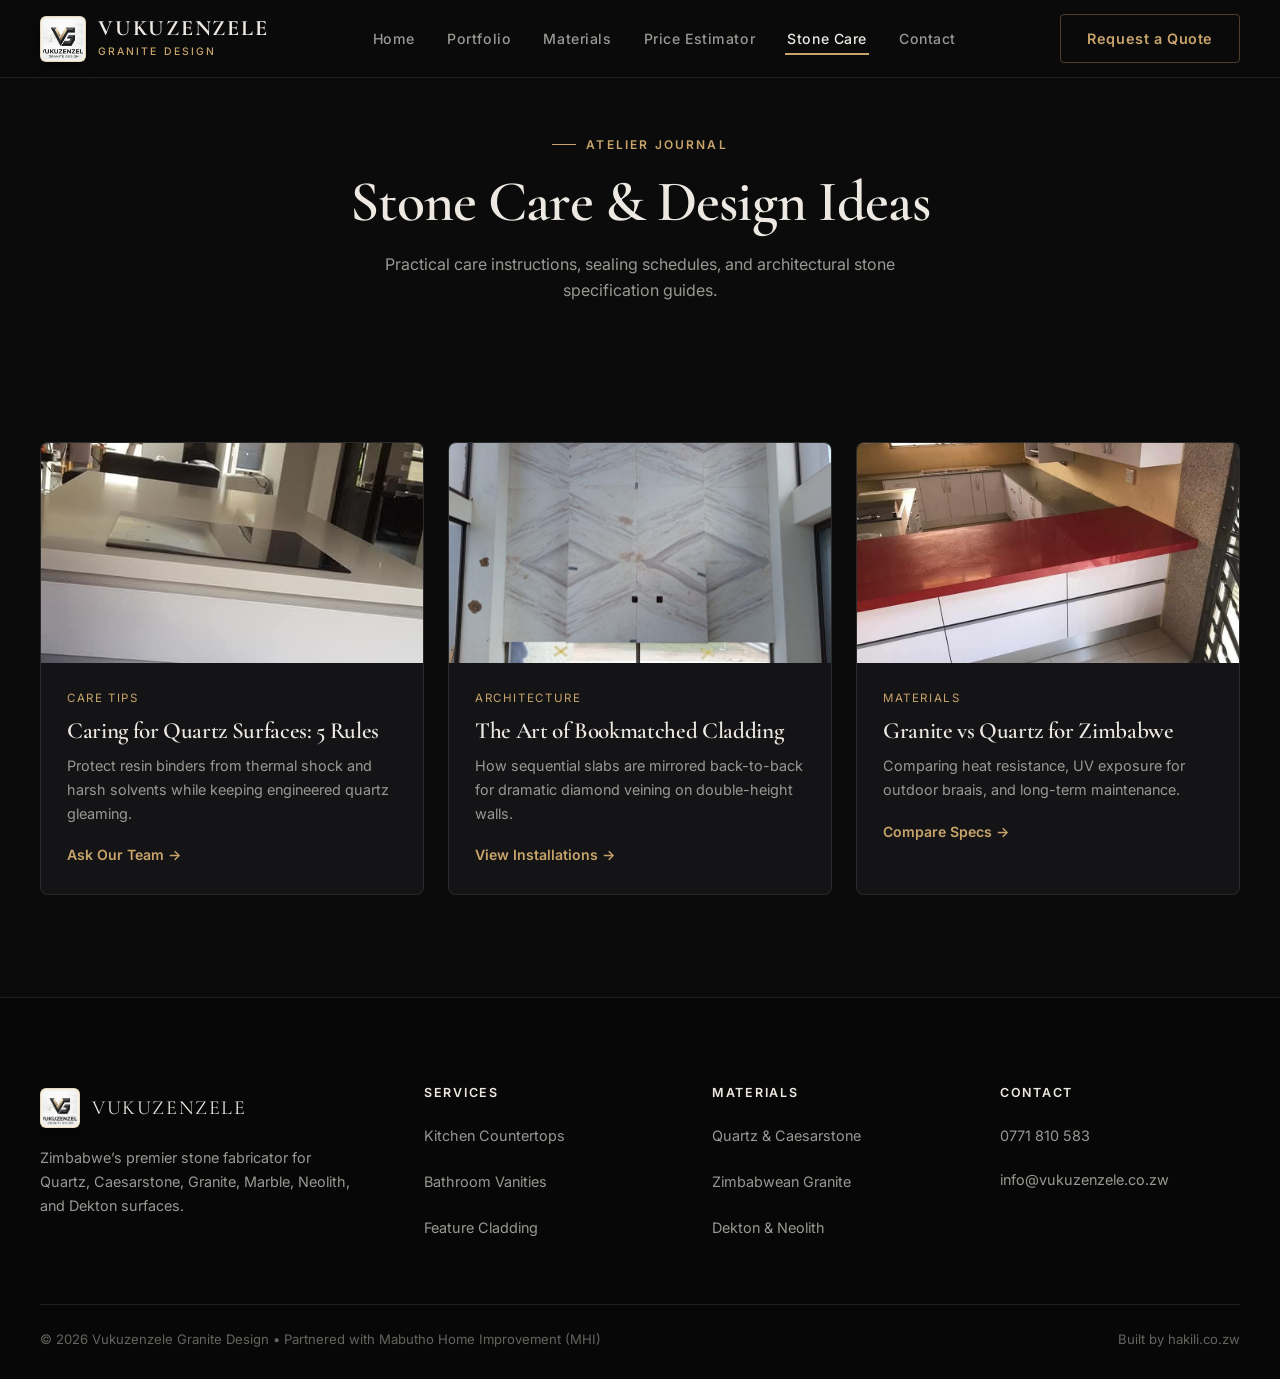
==== blog.html @ e6803b10 "feat: deploy redesigned architectural stone site with Apple HIG chat widget" ====
<!DOCTYPE html>
<html lang="en">
<head>
  <meta charset="UTF-8">
  <meta name="viewport" content="width=device-width, initial-scale=1.0, viewport-fit=cover">
  <title>Stone Care &amp; Guides | Vukuzenzele Granite Design</title>
  <meta name="description" content="Stone maintenance guides, bookmatching design advice, and Granite vs Quartz comparisons from Vukuzenzele Granite Design.">
  <link rel="icon" type="image/png" href="assets/images/icon_vg.png">
  <link rel="stylesheet" href="assets/css/style.css">
  <link rel="stylesheet" href="https://cdnjs.cloudflare.com/ajax/libs/font-awesome/6.4.0/css/all.min.css">
</head>
<body>

  <header>
    <div class="container nav-container">
      <a href="index.html" class="logo-wrapper" aria-label="Vukuzenzele Granite Design Home">
        <div class="logo-plaque"><img src="assets/images/logo_vukuzenzele.png" alt="Vukuzenzele Logo" width="46" height="46"></div>
        <div class="logo-text"><span class="brand-name">VUKUZENZELE</span><span class="brand-tagline">Granite Design</span></div>
      </a>
      <nav class="desktop-nav" aria-label="Main Navigation">
        <ul>
          <li><a href="index.html">Home</a></li>
          <li><a href="portfolio.html">Portfolio</a></li>
          <li><a href="materials.html">Materials</a></li>
          <li><a href="estimator.html">Price Estimator</a></li>
          <li><a href="blog.html" class="active">Stone Care</a></li>
          <li><a href="contact.html">Contact</a></li>
        </ul>
      </nav>
      <a href="estimator.html" class="btn btn-outline-gold d-none-mobile">Request a Quote</a>
      <button class="menu-toggle" id="mobile-menu-btn" aria-label="Open menu" aria-expanded="false" aria-controls="drawer" type="button"><span></span><span></span><span></span></button>
    </div>
  </header>

  <dialog class="Drawer" id="drawer" aria-label="Navigation menu">
    <div class="Drawer-scroller">
      <nav class="Drawer-sheet" aria-label="Mobile Navigation">
        <div class="Drawer-header">
          <span class="brand-name" style="font-family:var(--font-display); font-size:1.25rem; letter-spacing:0.08em;">VUKUZENZELE</span>
          <button class="Drawer-close" id="drawer-close" type="button" aria-label="Close menu" autofocus>&times;</button>
        </div>
        <ul class="Drawer-links">
          <li><a href="index.html">Home</a></li>
          <li><a href="portfolio.html">Portfolio</a></li>
          <li><a href="materials.html">Materials</a></li>
          <li><a href="estimator.html">Price Estimator</a></li>
          <li><a href="blog.html" class="active">Stone Care</a></li>
          <li><a href="contact.html">Contact</a></li>
        </ul>
        <div style="margin-top:auto; padding-top:24px;"><a href="estimator.html" class="btn btn-primary" style="width:100%;">Request a Quote</a></div>
      </nav>
    </div>
  </dialog>

  <main>
    <section class="section" style="padding-top:calc(var(--header-height) + env(safe-area-inset-top, 0px) + 48px); padding-bottom:36px;">
      <div class="container text-center">
        <div class="eyebrow">Atelier Journal</div>
        <h1 style="font-size:clamp(2.4rem, 4.5vw, 3.6rem); margin-bottom:16px;">Stone Care &amp; Design Ideas</h1>
        <p style="color:var(--slate-muted); max-width:600px; margin:0 auto;">Practical care instructions, sealing schedules, and architectural stone specification guides.</p>
      </div>
    </section>

    <section class="section">
      <div class="container">
        <div class="blog-grid">
          <article class="blog-card">
            <div class="blog-card-img"><img src="assets/images/media__1785265112054.jpg" alt="Quartz care" loading="lazy"></div>
            <div class="blog-card-content">
              <div class="blog-date">Care Tips</div>
              <h3 style="font-size:1.45rem; margin-bottom:10px;">Caring for Quartz Surfaces: 5 Rules</h3>
              <p style="color:var(--slate-muted); font-size:0.9rem; margin-bottom:16px;">Protect resin binders from thermal shock and harsh solvents while keeping engineered quartz gleaming.</p>
              <a href="contact.html" class="text-brass" style="font-size:0.88rem; font-weight:600;">Ask Our Team &rarr;</a>
            </div>
          </article>
          <article class="blog-card">
            <div class="blog-card-img"><img src="assets/images/media__1785265094003.jpg" alt="Bookmatching wall cladding" loading="lazy"></div>
            <div class="blog-card-content">
              <div class="blog-date">Architecture</div>
              <h3 style="font-size:1.45rem; margin-bottom:10px;">The Art of Bookmatched Cladding</h3>
              <p style="color:var(--slate-muted); font-size:0.9rem; margin-bottom:16px;">How sequential slabs are mirrored back-to-back for dramatic diamond veining on double-height walls.</p>
              <a href="portfolio.html" class="text-brass" style="font-size:0.88rem; font-weight:600;">View Installations &rarr;</a>
            </div>
          </article>
          <article class="blog-card">
            <div class="blog-card-img"><img src="assets/images/media__1785265093998.jpg" alt="Granite vs Quartz" loading="lazy"></div>
            <div class="blog-card-content">
              <div class="blog-date">Materials</div>
              <h3 style="font-size:1.45rem; margin-bottom:10px;">Granite vs Quartz for Zimbabwe</h3>
              <p style="color:var(--slate-muted); font-size:0.9rem; margin-bottom:16px;">Comparing heat resistance, UV exposure for outdoor braais, and long-term maintenance.</p>
              <a href="materials.html" class="text-brass" style="font-size:0.88rem; font-weight:600;">Compare Specs &rarr;</a>
            </div>
          </article>
        </div>
      </div>
    </section>
  </main>

  <footer>
    <div class="container">
      <div class="footer-grid">
        <div class="footer-about">
          <a href="index.html" class="logo-wrapper"><div class="logo-plaque" style="width:40px; height:40px;"><img src="assets/images/logo_vukuzenzele.png" alt="Vukuzenzele Logo" loading="lazy"></div><span class="brand-name" style="font-family:var(--font-display); font-size:1.25rem; letter-spacing:0.08em;">VUKUZENZELE</span></a>
          <p>Zimbabwe&rsquo;s premier stone fabricator for Quartz, Caesarstone, Granite, Marble, Neolith, and Dekton surfaces.</p>
        </div>
        <div class="footer-column"><h4>Services</h4><ul><li><a href="portfolio.html">Kitchen Countertops</a></li><li><a href="portfolio.html">Bathroom Vanities</a></li><li><a href="portfolio.html">Feature Cladding</a></li></ul></div>
        <div class="footer-column"><h4>Materials</h4><ul><li><a href="materials.html">Quartz &amp; Caesarstone</a></li><li><a href="materials.html">Zimbabwean Granite</a></li><li><a href="materials.html">Dekton &amp; Neolith</a></li></ul></div>
        <div class="footer-column"><h4>Contact</h4><p style="font-size:0.88rem; margin-bottom:8px;"><a href="tel:0771810583">0771 810 583</a></p><p style="font-size:0.88rem;"><a href="mailto:info@vukuzenzele.co.zw">info@vukuzenzele.co.zw</a></p></div>
      </div>
      <div class="footer-bottom">
        <p>&copy; 2026 Vukuzenzele Granite Design &bull; Partnered with Mabutho Home Improvement (MHI)</p>
        <p>Built by <a href="https://hakili.co.zw" target="_blank" rel="noopener noreferrer">hakili.co.zw</a></p>
      </div>
    </div>
  </footer>

  <script src="assets/js/main.js"></script>
  <script src="assets/js/chat-theme.js" defer></script>
  <script src="https://chat.hakili.online/widget.js" data-bot="vukuzenzele" defer></script>
</body>
</html>
---- assets/css/style.css ----
@import url('./tokens.css');
@import url('./chrome.css');
@import url('./sections.css');
@import url('./components.css');
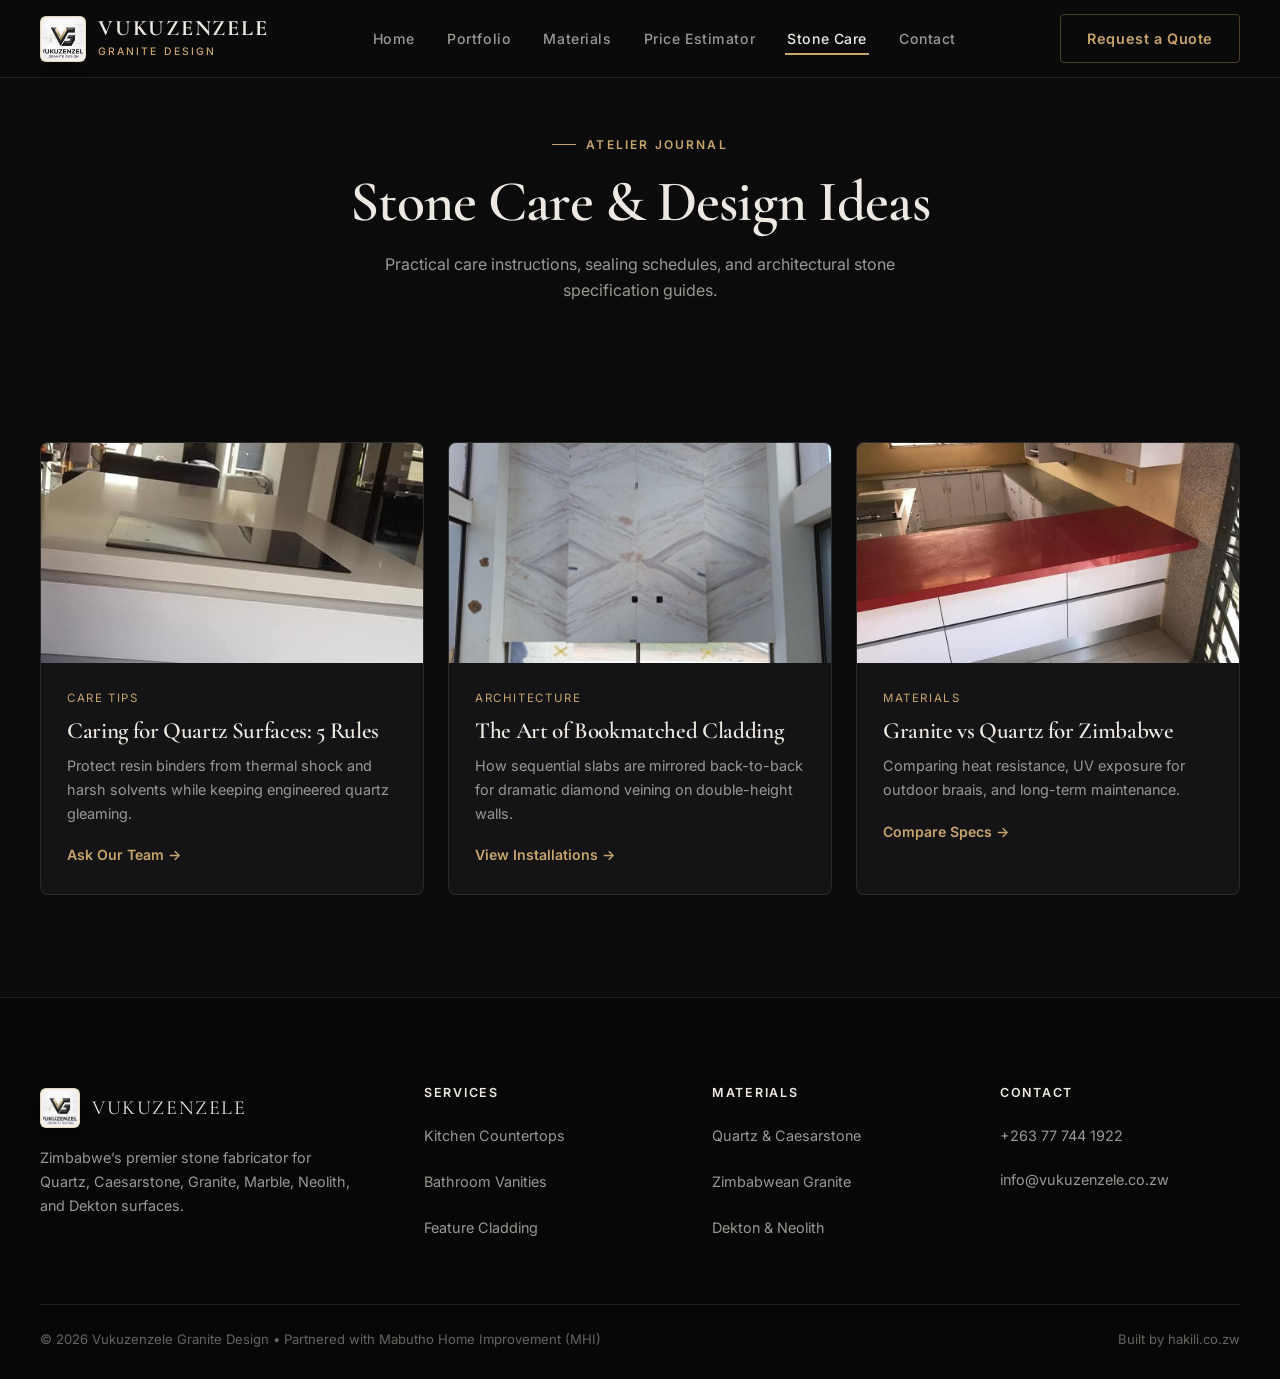
==== commit d05a600d: "fix: update all phone and WhatsApp links to +263 77 744 1922" ====
--- a/blog.html
+++ b/blog.html
@@ -105,7 +105,7 @@
         </div>
         <div class="footer-column"><h4>Services</h4><ul><li><a href="portfolio.html">Kitchen Countertops</a></li><li><a href="portfolio.html">Bathroom Vanities</a></li><li><a href="portfolio.html">Feature Cladding</a></li></ul></div>
         <div class="footer-column"><h4>Materials</h4><ul><li><a href="materials.html">Quartz &amp; Caesarstone</a></li><li><a href="materials.html">Zimbabwean Granite</a></li><li><a href="materials.html">Dekton &amp; Neolith</a></li></ul></div>
-        <div class="footer-column"><h4>Contact</h4><p style="font-size:0.88rem; margin-bottom:8px;"><a href="tel:0771810583">0771 810 583</a></p><p style="font-size:0.88rem;"><a href="mailto:info@vukuzenzele.co.zw">info@vukuzenzele.co.zw</a></p></div>
+        <div class="footer-column"><h4>Contact</h4><p style="font-size:0.88rem; margin-bottom:8px;"><a href="tel:+263777441922">+263 77 744 1922</a></p><p style="font-size:0.88rem;"><a href="mailto:info@vukuzenzele.co.zw">info@vukuzenzele.co.zw</a></p></div>
       </div>
       <div class="footer-bottom">
         <p>&copy; 2026 Vukuzenzele Granite Design &bull; Partnered with Mabutho Home Improvement (MHI)</p>
